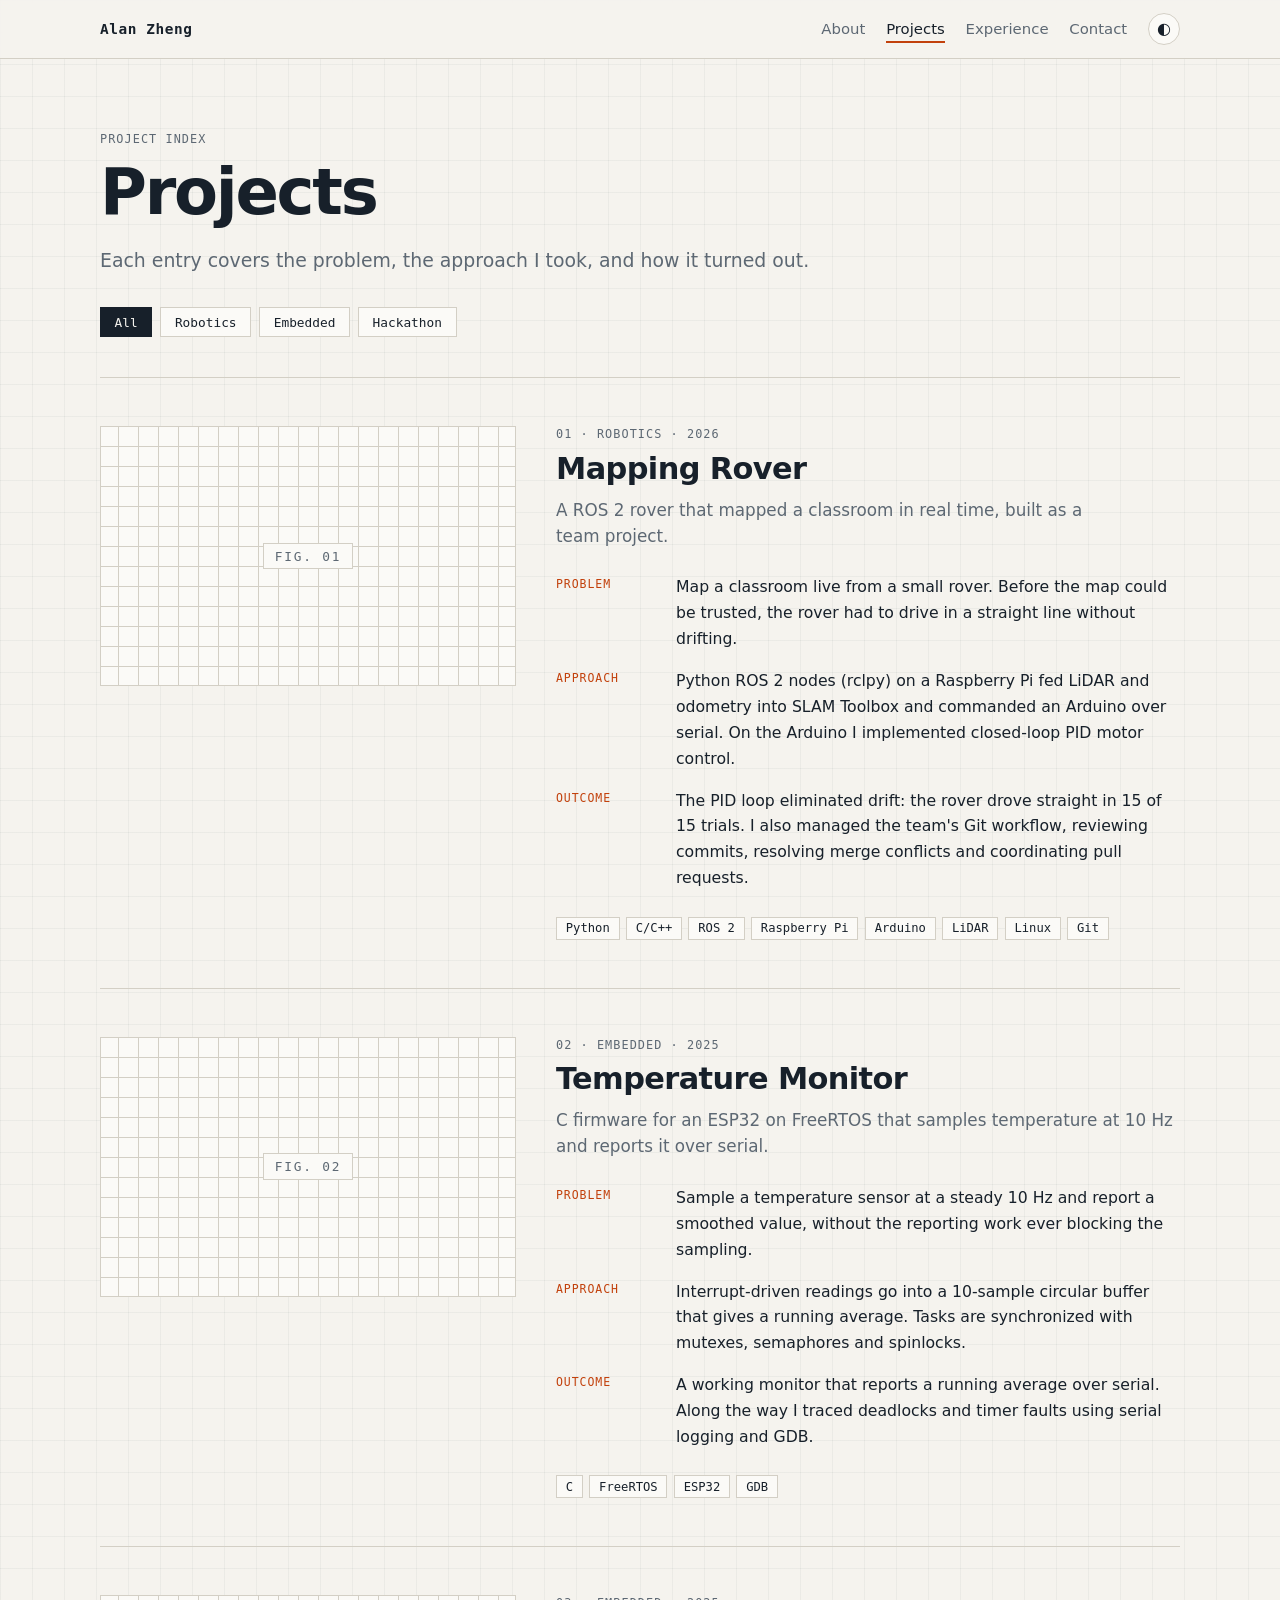
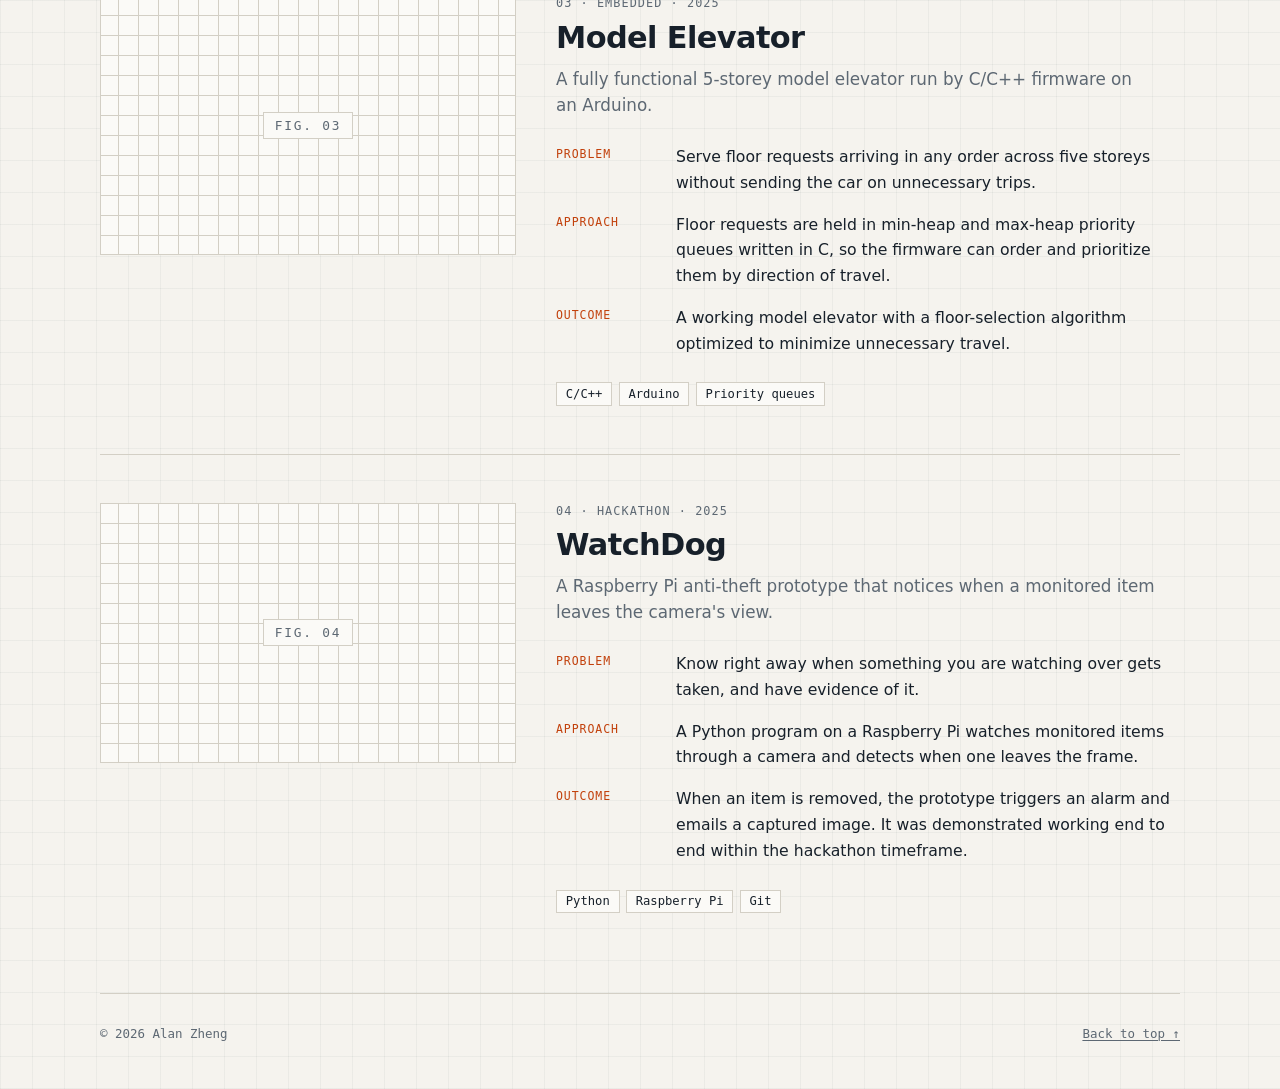
==== projects.html @ eae80b40 "Add engineering portfolio site Co-Authored-By: Claude Fable 5.2 <noreply@anthropic.com>" ====
<!doctype html>
<html lang="en">
<head>
  <meta charset="utf-8">
  <meta name="viewport" content="width=device-width, initial-scale=1">
  <title>Projects</title>
  <meta name="description" content="Engineering projects">
  <script>
    try { var t = localStorage.getItem("theme"); if (t) document.documentElement.dataset.theme = t; } catch (e) {}
  </script>
  <link rel="stylesheet" href="styles.css">
</head>
<body data-page="projects">
  <a class="skip" href="#main">Skip to content</a>
  <header class="site-header">
    <div class="wrap bar">
      <a class="mark" href="index.html" data-fill="name"></a>
      <nav aria-label="Main">
        <a href="index.html#about">About</a>
        <a href="projects.html" aria-current="page">Projects</a>
        <a href="index.html#experience">Experience</a>
        <a href="index.html#contact">Contact</a>
        <button id="theme" class="theme-btn" type="button" aria-label="Switch colour theme">◐</button>
      </nav>
    </div>
  </header>

  <main id="main">
    <section class="wrap page-head">
      <p class="label">Project index</p>
      <h1>Projects</h1>
      <p class="lede">Each entry covers the problem, the approach I took, and how it turned out.</p>
      <div id="filters" class="filters" role="group" aria-label="Filter by category"></div>
    </section>
    <section class="wrap" id="project-list"></section>
  </main>

  <footer class="wrap site-footer">
    <span>© <span id="year"></span> <span data-fill="name"></span></span>
    <a href="#main">Back to top ↑</a>
  </footer>

  <script src="content.js"></script>
  <script src="main.js"></script>
</body>
</html>
---- styles.css ----
:root {
  --bg: #f5f3ee;
  --surface: #fbfaf7;
  --ink: #17202a;
  --muted: #5d6873;
  --line: #d3cfc5;
  --grid: rgba(23, 32, 42, 0.045);
  --accent: #c2410c;
  --accent-ink: #ffffff;
  --sans: "Inter", "Segoe UI", system-ui, -apple-system, "Helvetica Neue", Arial, sans-serif;
  --mono: ui-monospace, "JetBrains Mono", "SF Mono", Menlo, Consolas, "DejaVu Sans Mono", monospace;
  color-scheme: light;
}
@media (prefers-color-scheme: dark) {
  :root:not([data-theme="light"]) {
    --bg: #0f1822; --surface: #152130; --ink: #e6ebf0; --muted: #93a1b0;
    --line: #2a3a4c; --grid: rgba(230, 235, 240, 0.04); --accent: #ffa55c; --accent-ink: #14100b;
    color-scheme: dark;
  }
}
:root[data-theme="dark"] {
  --bg: #0f1822; --surface: #152130; --ink: #e6ebf0; --muted: #93a1b0;
  --line: #2a3a4c; --grid: rgba(230, 235, 240, 0.04); --accent: #ffa55c; --accent-ink: #14100b;
  color-scheme: dark;
}

* { box-sizing: border-box; }
html { scroll-behavior: smooth; scroll-padding-top: 5rem; }
@media (prefers-reduced-motion: reduce) { html { scroll-behavior: auto; } }
body {
  margin: 0;
  background-color: var(--bg);
  background-image:
    linear-gradient(var(--grid) 1px, transparent 1px),
    linear-gradient(90deg, var(--grid) 1px, transparent 1px);
  background-size: 32px 32px;
  color: var(--ink);
  font: 17px/1.65 var(--sans);
  -webkit-font-smoothing: antialiased;
}
a { color: inherit; text-underline-offset: 0.2em; text-decoration-thickness: 1px; }
a:hover { color: var(--accent); }
:focus-visible { outline: 2px solid var(--accent); outline-offset: 3px; }
h1, h2, h3, p, dl, dd, ol, ul { margin: 0; padding: 0; }
ul, ol { list-style: none; }
[hidden] { display: none !important; }

.wrap { width: min(1080px, 100% - 2.5rem); margin-inline: auto; }
.skip { position: absolute; left: -999px; }
.skip:focus { left: 1rem; top: 1rem; z-index: 20; background: var(--surface); padding: 0.5rem 0.75rem; }

.label {
  font: 500 0.74rem/1.4 var(--mono);
  letter-spacing: 0.09em;
  text-transform: uppercase;
  color: var(--muted);
}
.lede { font-size: 1.18rem; line-height: 1.55; color: var(--muted); max-width: 38em; text-wrap: pretty; }

/* Header */
.site-header {
  position: sticky; top: 0; z-index: 10;
  background: color-mix(in srgb, var(--bg) 88%, transparent);
  backdrop-filter: blur(8px);
  border-bottom: 1px solid var(--line);
}
.bar { display: flex; align-items: center; justify-content: space-between; gap: 1rem; flex-wrap: wrap; padding-block: 0.8rem; }
.mark { font: 600 0.9rem var(--mono); letter-spacing: 0.04em; text-decoration: none; }
nav { display: flex; align-items: center; gap: 1.3rem; flex-wrap: wrap; font-size: 0.93rem; }
nav a { text-decoration: none; color: var(--muted); }
nav a:hover, nav a[aria-current] { color: var(--ink); }
nav a[aria-current] { box-shadow: 0 2px 0 var(--accent); }
.theme-btn {
  width: 2rem; height: 2rem; border: 1px solid var(--line); border-radius: 50%;
  background: var(--surface); color: var(--ink); font-size: 1rem; line-height: 1; cursor: pointer;
}
.theme-btn:hover { border-color: var(--accent); }

/* Hero */
.hero {
  display: grid; grid-template-columns: minmax(0, 1.5fr) minmax(0, 1fr);
  gap: 3rem; align-items: end; padding-block: 6rem 4.5rem;
}
h1 { font-size: clamp(2.6rem, 7vw, 4.8rem); line-height: 1.02; letter-spacing: -0.035em; font-weight: 700; margin-block: 0.8rem 1.3rem; text-wrap: balance; }
.actions { display: flex; flex-wrap: wrap; gap: 0.7rem; margin-top: 2rem; }
.btn {
  display: inline-block; padding: 0.62rem 1.05rem; border: 1px solid var(--ink);
  font: 500 0.83rem var(--mono); letter-spacing: 0.03em; text-decoration: none; background: var(--surface);
}
.btn:hover { border-color: var(--accent); }
.btn.primary { background: var(--ink); color: var(--bg); }
.btn.primary:hover { background: var(--accent); border-color: var(--accent); color: var(--accent-ink); }

.title-block { border: 1px solid var(--ink); background: var(--surface); }
.title-block div { display: grid; grid-template-columns: 6.5rem 1fr; border-bottom: 1px solid var(--line); }
.title-block div:last-child { border-bottom: 0; }
.title-block dt { font: 500 0.7rem/1.5 var(--mono); letter-spacing: 0.08em; text-transform: uppercase; color: var(--muted); padding: 0.75rem; border-right: 1px solid var(--line); }
.title-block dd { padding: 0.65rem 0.75rem; font-size: 0.92rem; line-height: 1.45; }

/* Sections */
.section { padding-block: 4rem; border-top: 1px solid var(--line); }
.section > h2, .skills h3 { font: 500 0.8rem var(--mono); letter-spacing: 0.1em; text-transform: uppercase; }
.section > h2 { margin-bottom: 2.2rem; }
.num { color: var(--accent); margin-right: 0.6rem; }
.two-col { display: grid; grid-template-columns: minmax(0, 1.4fr) minmax(0, 1fr); gap: 3.5rem; }
.prose p + p { margin-top: 1.1em; }
.prose p:first-child { font-size: 1.2rem; line-height: 1.55; }
.skills { display: grid; gap: 1.6rem; align-content: start; }
.skills h3 { color: var(--muted); font-size: 0.72rem; margin-bottom: 0.6rem; }
.chips { display: flex; flex-wrap: wrap; gap: 0.4rem; }
.chips li { font: 0.76rem var(--mono); padding: 0.22rem 0.55rem; border: 1px solid var(--line); background: var(--surface); }

/* Figures */
.fig { display: block; width: 100%; aspect-ratio: 16 / 10; object-fit: cover; border-bottom: 1px solid var(--line); }
.fig.placeholder {
  display: grid; place-items: center; background-color: var(--surface);
  background-image:
    linear-gradient(var(--line) 1px, transparent 1px),
    linear-gradient(90deg, var(--line) 1px, transparent 1px);
  background-size: 20px 20px; background-position: center;
}
.fig.placeholder span { font: 500 0.8rem var(--mono); letter-spacing: 0.14em; color: var(--muted); background: var(--surface); padding: 0.3rem 0.7rem; border: 1px solid var(--line); }

/* Cards */
.cards { display: grid; grid-template-columns: repeat(auto-fill, minmax(280px, 1fr)); gap: 1.4rem; }
.card { display: block; text-decoration: none; border: 1px solid var(--line); background: var(--surface); transition: border-color 0.15s, transform 0.15s; }
.card:hover { color: inherit; border-color: var(--ink); transform: translateY(-3px); }
.card-body { padding: 1.1rem 1.2rem 1.3rem; }
.card h3 { font-size: 1.2rem; line-height: 1.3; margin-block: 0.4rem 0.45rem; letter-spacing: -0.01em; }
.card p:not(.label) { color: var(--muted); font-size: 0.95rem; line-height: 1.55; }
.more { margin-top: 1.8rem; font: 0.85rem var(--mono); }

/* Timeline */
.timeline li { display: grid; grid-template-columns: 11rem 1fr; gap: 1.5rem; padding-block: 1.4rem; border-top: 1px dashed var(--line); }
.timeline li:first-child { border-top: 0; padding-top: 0; }
.timeline .label { padding-top: 0.3rem; }
.timeline h3 { font-size: 1.1rem; line-height: 1.4; }
.org { color: var(--muted); font-weight: 400; }
.timeline div p { color: var(--muted); margin-top: 0.3rem; max-width: 42em; }

.contact .actions { margin-top: 1.5rem; }

/* Projects page */
.page-head { padding-block: 4.5rem 2.5rem; }
.page-head h1 { font-size: clamp(2.4rem, 6vw, 4rem); }
.filters { display: flex; flex-wrap: wrap; gap: 0.5rem; margin-top: 2rem; }
.filters button { font: 0.8rem var(--mono); padding: 0.4rem 0.85rem; border: 1px solid var(--line); background: var(--surface); color: var(--ink); cursor: pointer; }
.filters button:hover { border-color: var(--ink); }
.filters button[aria-pressed="true"] { background: var(--ink); color: var(--bg); border-color: var(--ink); }

.project { display: grid; grid-template-columns: minmax(0, 1fr) minmax(0, 1.5fr); gap: 2.5rem; padding-block: 3rem; border-top: 1px solid var(--line); }
.project .fig { border: 1px solid var(--line); }
.project h2 { font-size: 1.9rem; line-height: 1.2; letter-spacing: -0.02em; margin-block: 0.5rem 0.6rem; }
.project .lede { font-size: 1.05rem; }
.pao { display: grid; gap: 1rem; margin-block: 1.6rem; }
.pao div { display: grid; grid-template-columns: 6.5rem 1fr; gap: 1rem; }
.pao dt { font: 500 0.72rem/1.9 var(--mono); letter-spacing: 0.08em; text-transform: uppercase; color: var(--accent); }
.pao dd { font-size: 0.98rem; }
.project-links { margin-top: 1.2rem; display: flex; gap: 1.2rem; font: 0.83rem var(--mono); }

.site-footer { display: flex; justify-content: space-between; flex-wrap: wrap; gap: 1rem; padding-block: 2rem 3rem; border-top: 1px solid var(--line); font: 0.78rem var(--mono); color: var(--muted); margin-top: 2rem; }

@media (max-width: 760px) {
  body { font-size: 16px; }
  .hero, .two-col, .project { grid-template-columns: 1fr; gap: 2rem; }
  .hero { padding-block: 3.5rem 3rem; }
  .section { padding-block: 3rem; }
  .timeline li { grid-template-columns: 1fr; gap: 0.3rem; }
  nav { gap: 0.9rem; font-size: 0.88rem; }
  .pao div { grid-template-columns: 1fr; gap: 0.1rem; }
}
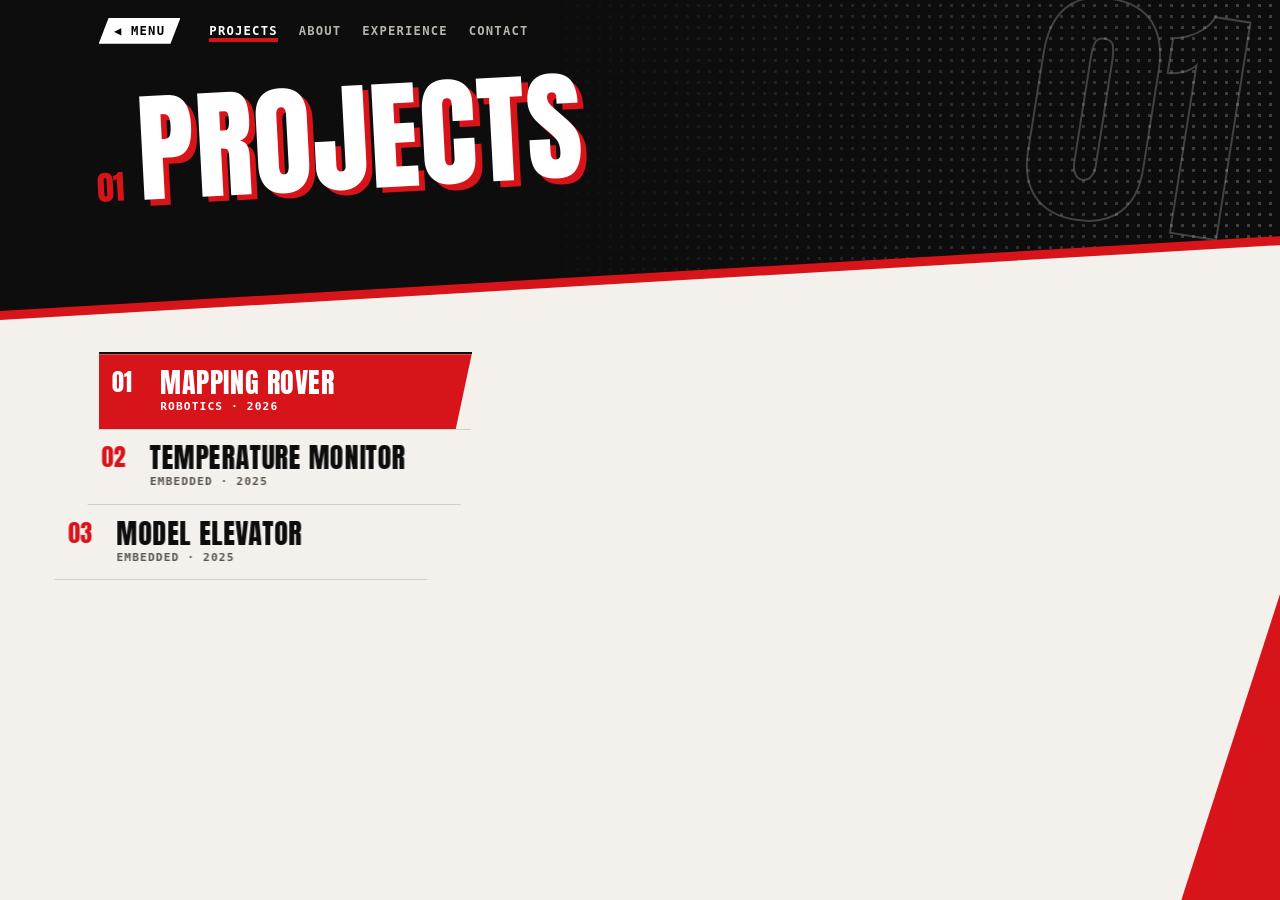
==== commit 1e5fa8fe: "Restyle site: landing menu, page transitions, inner pages - Single-page site with a red/black landin" ====
--- a/projects.html
+++ b/projects.html
@@ -2,45 +2,12 @@
 <html lang="en">
 <head>
   <meta charset="utf-8">
-  <meta name="viewport" content="width=device-width, initial-scale=1">
-  <title>Projects</title>
-  <meta name="description" content="Engineering projects">
-  <script>
-    try { var t = localStorage.getItem("theme"); if (t) document.documentElement.dataset.theme = t; } catch (e) {}
-  </script>
-  <link rel="stylesheet" href="styles.css">
+  <title>Projects — Alan Zheng</title>
+  <!-- The site is a single page now; this keeps old links working. -->
+  <meta http-equiv="refresh" content="0; url=index.html#/projects">
+  <link rel="canonical" href="index.html#/projects">
 </head>
-<body data-page="projects">
-  <a class="skip" href="#main">Skip to content</a>
-  <header class="site-header">
-    <div class="wrap bar">
-      <a class="mark" href="index.html" data-fill="name"></a>
-      <nav aria-label="Main">
-        <a href="index.html#about">About</a>
-        <a href="projects.html" aria-current="page">Projects</a>
-        <a href="index.html#experience">Experience</a>
-        <a href="index.html#contact">Contact</a>
-        <button id="theme" class="theme-btn" type="button" aria-label="Switch colour theme">◐</button>
-      </nav>
-    </div>
-  </header>
-
-  <main id="main">
-    <section class="wrap page-head">
-      <p class="label">Project index</p>
-      <h1>Projects</h1>
-      <p class="lede">Each entry covers the problem, the approach I took, and how it turned out.</p>
-      <div id="filters" class="filters" role="group" aria-label="Filter by category"></div>
-    </section>
-    <section class="wrap" id="project-list"></section>
-  </main>
-
-  <footer class="wrap site-footer">
-    <span>© <span id="year"></span> <span data-fill="name"></span></span>
-    <a href="#main">Back to top ↑</a>
-  </footer>
-
-  <script src="content.js"></script>
-  <script src="main.js"></script>
+<body>
+  <p><a href="index.html#/projects">Projects</a></p>
 </body>
 </html>
